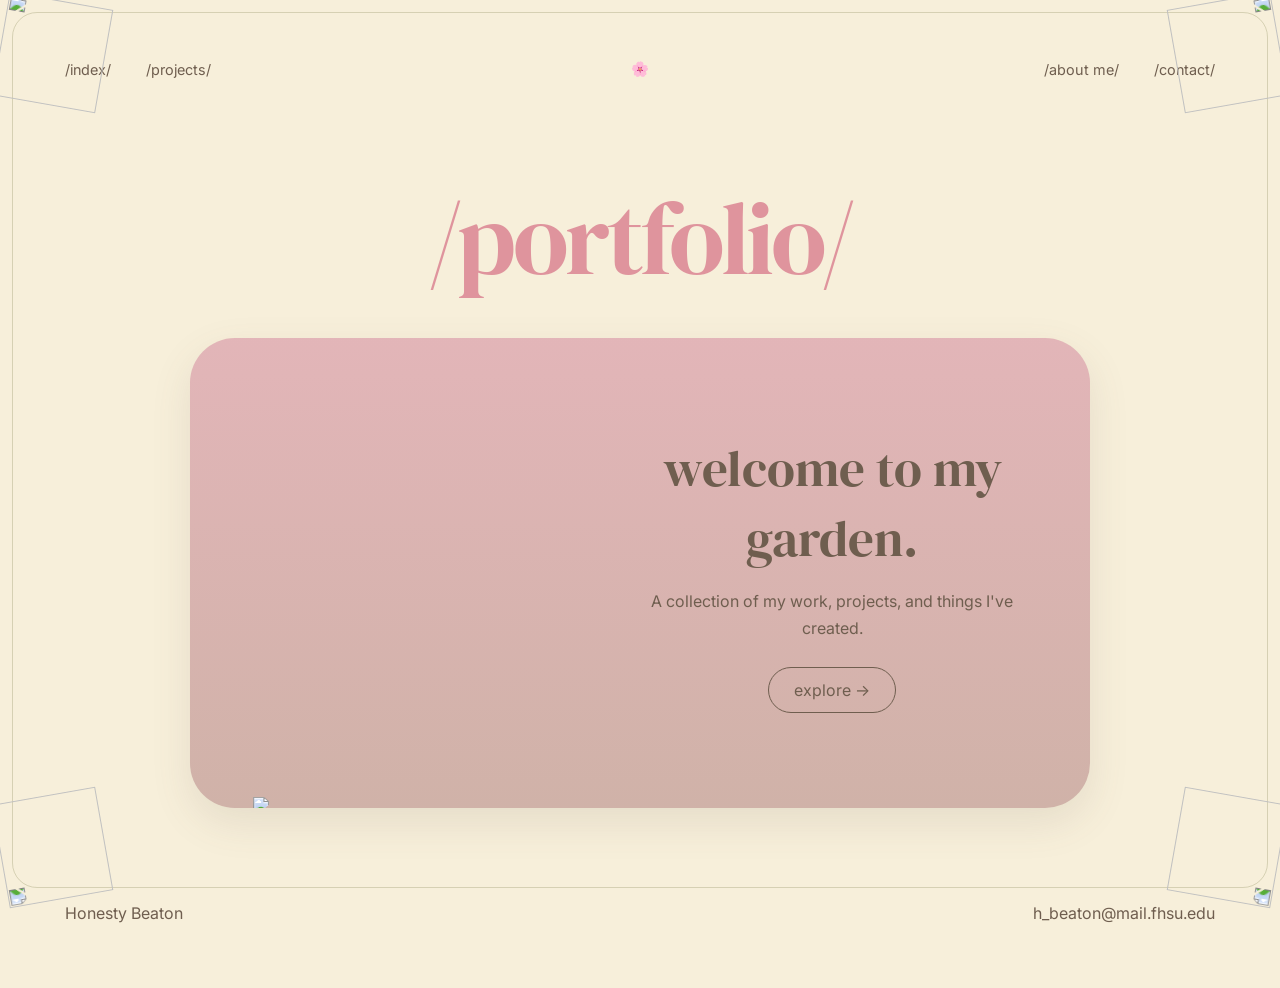
==== index.html @ 5c7bd610 "Move portfolio files to root" ====
<!DOCTYPE html>
<html lang="en">
<head>
    <meta charset="UTF-8">
    <meta name="viewport" content="width=device-width, initial-scale=1.0">
    <title>Honesty Beaton | Portfolio</title>
    <link rel="stylesheet" href="style.css">
</head>
<body>
    <!-- Botanical Border-->
    <div class="botanical-border">
        <span class="branch branch-top-left"><img src="./images/leaf.png"></span>
        <span class="branch branch-top-right"><img src="./images/leaf.png"></span>
        <span class="branch branch-bottom-left"><img src="./images/leaf.png"></span>
        <span class="branch branch-bottom-right"><img src="./images/leaf.png"></span>
    </div>

    <!-- Falling Petals-->
    <div id="petals"></div>

    <header class="navbar">

        <nav class="nav-left">
            <a href="index.html">/index/</a>
            <a href="projects.html">/projects/</a>
        </nav>

        <a href="index.html" class="logo">
            🌸
        </a>

        <nav class="nav-right">
            <a href="about.html">/about me/</a>
            <a href="contact.html">/contact/</a>
        </nav>

    </header>

    <main>
        <section class="hero">
            <h1>/portfolio/</h1>
            <div class="garden-card">
                <img src="./images/cherryblossom.png"
                class="cherry-tree">
                <img src="./images/cherryleafone.png"
                class="garden-leaf garden-leaf-left">
                <img src="./images/cherryleaftwo.png"
                class="garden-leaf garden-leaf-right">
                <div class="garden-content">

                 <div class="cat-container">
                    <img
                        src="./images/catwalk.gif"
                        class="cat cat-walking"
                        alt="A cat walking around the garden"
                    >

                    <img
                        src="./images/loafcat.png"
                        class="cat cat-sleeping"
                        alt="A sleeping cat"
                    >
            </div>   
                   
                    <h2>welcome to my garden.</h2>

                    <p>A collection of my work, projects,
                        and things I've created.
                    </p>

                    <a href="projects.html" class="garden-button">
                        explore →
                    </a>

                </div>
            </div>
        </section>
        <footer>
            <p class="foot-left">Honesty Beaton</p>
            <p class="foot-right"><a href="mailto:hbeaton@mail.fhsu.edu">h_beaton@mail.fhsu.edu</a></p>
        </footer>
    </main>
    <script src="script.js"></script>
</body>
</html>
---- style.css ----
@import url('https://fonts.googleapis.com/css2?family=DM+Serif+Display&family=Inter:wght@400;500&display=swap');

:root {
    --cream: #f7efda;
    --pink: #df949d;
    --light-pink: #e3bbbd;
    --green: #97976a;
    --brown: #6f5e4f;
    --dark: #403d36;
}

* {
    box-sizing: border-box;
    margin: 0;
    padding: 0;
}

html {
    scroll-behavior: smooth;
}

body {
    background: var(--cream);
    color: var(--brown);
    font-family: Inter, sans-serif;
    min-height: 100vh;

    /* Space for botanical border */
    padding: 35px;
    display: flex;
    flex-direction: column;
}
footer {
    width: 100%;
    max-width: 1400px;
    margin: auto auto 0;
    padding: 30px clamp(10px, 3vw, 30px);

    display: grid;
    grid-template-columns: 1fr auto 1fr;
    align-items: center;
}
.foot-left {
    text-align: left;
    grid-column: 1;
}

.foot-right {
    text-align: right;
    grid-column: 3;
}

footer a {
    color: var(--brown);
    text-decoration: none;
}

footer a:hover {
    color: var(--pink);
}



/* ---------------- NAVIGATION ---------------- */

.navbar {
    width: 100%;
    max-width: 1400px;
    margin: 0 auto;

    display: grid;

    grid-template-columns: 1fr auto 1fr;

    grid-template-areas:
        "left logo right";

    align-items: center;

    padding: 25px clamp(10px, 3vw, 30px);
}

.nav-left {
    grid-area: left;

    display: flex;
    justify-content: flex-start;
    align-items: center;

    gap: clamp(12px, 3vw, 35px);
}

.logo {
    grid-area: logo;

    display: flex;
    justify-content: center;
    align-items: center;

    font-size: clamp(1.4rem, 4vw, 2rem);
}

.nav-right {
    grid-area: right;

    display: flex;
    justify-content: flex-end;
    align-items: center;

    gap: clamp(12px, 3vw, 35px);
}

.navbar a {
    white-space: nowrap;

    font-size: clamp(0.65rem, 1.5vw, 0.9rem);
    color: var(--brown);
    text-decoration: none;
    transition: color 0.25s ease;
}
.navbar a:hover {
    color: var(--pink);
}


/* ---------------- HERO ---------------- */

.hero {
    min-height: calc(100vh - 130px);

    display: flex;
    flex-direction: column;
    align-items: center;
    justify-content: center;

    gap: 30px;
}

.hero h1 {
    font-family: "DM Serif Display", serif;
    font-size: clamp(3rem, 8vw, 7rem);
    font-weight: 400;
    letter-spacing: -0.04em;

    color: var(--pink);
}

.about-photo {
    width: 100%;
    height: 100%;
    object-fit: cover;
    object-position: center 20%;
    border-radius: 35px;
    display: block;
}

/* ---------------- GARDEN ---------------- */

.garden-card {
    width: min(900px, 90vw);
    height: 470px;

    border-radius: 45px;

    background:
        linear-gradient(
            rgba(223, 148, 157, 0.15),
            rgba(151, 151, 106, 0.25)
        ),
        var(--light-pink);

    position: relative;
    overflow: hidden;

    display: flex;
    align-items: center;
    justify-content: flex-end;

    padding: 50px;

    box-shadow: 0 15px 40px rgba(111, 94, 79, 0.12);
}

/* ---------------- CAT ---------------- */

.cat-container {
    position: absolute;
    left: 0;
    bottom: -200px;
    width: 100%;
    height: 100px;
    z-index: 4;
    pointer-events: none;
}

.cat {
    position: absolute;
    width: 90px;
    height: auto;
    bottom: 0;
    user-select: none;
}

.cat-walking {
    cursor: pointer;
    pointer-events: auto;
}

.cat-sleeping {
    display: none;
    cursor: pointer;
    pointer-events: auto;
}

.cherry-tree {
    position: absolute;

    width: 390px;
    height: auto;

    left: 7%;
    bottom: -5px;

    z-index: 1;

    pointer-events: none;

    object-fit: contain;
}


/* Botanical background */

.garden-leaf {
    position: absolute;
    width: 150px;
    height: auto;
    opacity: 0.65;
    pointer-events: none;
    z-index: 1;
}

/* Left botanical branch */
.garden-leaf-left {
    left: -25px;
    bottom: -15px;
    transform: rotate(-12deg);
}

/* Right botanical branch */
.garden-leaf-right {
    right: -25px;
    top: -15px;
    transform: scaleX(-1) rotate(-12deg);
}


.garden-content {
    width: 48%;
    max-width: 420px;

    text-align: center;

    position: relative;

    z-index: 3;

    margin-right: 2%;
}

.garden-content h2 {
    font-family: "DM Serif Display", serif;
    font-size: clamp(2rem, 4vw, 3.5rem);
    font-weight: 400;
    margin-bottom: 15px;
}

.garden-content p {
    line-height: 1.7;
    margin-bottom: 25px;
}

.garden-button {
    display: inline-block;

    padding: 12px 25px;

    border: 1px solid var(--brown);
    border-radius: 30px;

    color: var(--brown);
    text-decoration: none;

    transition:
        background 0.25s ease,
        color 0.25s ease;
}

.garden-button:hover {
    background: var(--brown);
    color: var(--cream);
}

.falling-leaf {
    position: absolute;

    width: 25px;
    height: auto;

    z-index: 2;

    pointer-events: none;

    animation: fallingLeaf 5s linear forwards;
}

@keyframes fallingLeaf {
    0% {
        opacity: 0;
        transform: translateY(0) rotate(0deg);
    }

    15% {
        opacity: 0.8;
    }

    100% {
        opacity: 0;
        transform: translateY(300px) translateX(50px) rotate(180deg);
    }
}



/* ---------------- BOTANICAL BORDER ---------------- */

.botanical-border {
    position: fixed;
    inset: 12px;

    border: 1px solid rgba(151, 151, 106, 0.35);

    pointer-events: none;
    z-index: 20;

    border-radius: 25px;
}

.branch {
    position: fixed;
    width: 105px;
    height: 105px;

    object-fit: contain;

    pointer-events: none;
    z-index: 20;
}
.branch img {
    width: 100%;
    height: 100%;

    object-fit: contain;
    display: block;
}

.branch-top-left {
    top: 0;
    left: 0;
    transform: rotate(10deg);
}

.branch-top-right {
    top: 0;
    right: 0;
    transform: scaleX(-1) rotate(10deg);
}

.branch-bottom-left {
    bottom: 0;
    left: 0;
    transform: scaleY(-1) rotate(10deg);
}

.branch-bottom-right {
    bottom: 0;
    right: 0;
    transform: scale(-1) rotate(10deg);
}


/* ---------------- MOBILE ---------------- */

@media (max-width: 700px) {

    body {
        padding: 20px;
    }

    @media (max-width: 600px) {

    .navbar {
        padding: 18px 8px;
        
    }

    .nav-left,
    .nav-right {
        gap: 10px;
        
    }

    .navbar a {
        font-size: 0.65rem;
        
    }

}

    .logo {
        justify-self: end;
    }

    .hero {
        min-height: calc(100vh - 100px);
    }

    .garden-card {
        height: 400px;
        border-radius: 30px;
    }

    .botanical-border {
        inset: 8px;
    }
}

.projects {
    width: min(1100px, 90vw);
    margin: 0 auto;
    padding: 80px 0;
}

.project {
    position: relative;

    display: grid;
    grid-template-columns: 1fr 1fr;

    align-items: center;
    gap: 70px;

    padding: 60px;

    margin-bottom: 80px;

    background: rgba(255, 253, 245, 0.65);

    border: 1px solid rgba(151, 151, 106, 0.35);

    border-radius: 40px;
}


/* IMAGE */

.project-image {
    width: 100%;
    aspect-ratio: 4 / 3;

    overflow: hidden;

    border-radius: 30px;

    background: var(--light-pink);
}

.project-image img {
    width: 100%;
    height: 100%;

    object-fit: cover;

    transition: transform 0.5s ease;
}

.project:hover .project-image img {
    transform: scale(1.04);
}


/* PROJECT INFO */

.project-info {
    max-width: 400px;
}

.project-number {
    color: var(--green);

    font-size: 0.8rem;

    letter-spacing: 0.15em;
}

.project-info h2 {
    font-family: "DM Serif Display", serif;

    font-size: clamp(2rem, 4vw, 3.5rem);

    font-weight: 400;

    color: var(--brown);

    margin: 10px 0 20px;
}

.project-info p {
    line-height: 1.8;

    margin-bottom: 25px;
}

.technologies {
    display: flex;
    flex-wrap: wrap;

    gap: 8px;

    margin-bottom: 30px;
}

.technologies span {
    padding: 6px 12px;

    border: 1px solid var(--green);

    border-radius: 20px;

    font-size: 0.75rem;

    color: var(--green);
}

.technologies-2 {
    margin-top: 30px;
    margin-bottom: 30px;
    text-align: center;
}

.technologies-2 h2 {
    font-family: "DM Serif Display", serif;
    font-size: 2rem;
    font-weight: 400;
    margin-bottom: 15px;
}

.technology-tags {
    display: flex;
    flex-wrap: wrap;
    justify-content: center;
    gap: 8px;
}

.technology-tags span {
    padding: 6px 12px;
    border: 1px solid var(--green);
    border-radius: 20px;
    font-size: 1rem;
    color: var(--green);
}

.project-info a {
    color: var(--brown);

    text-decoration: none;

    border-bottom: 1px solid var(--brown);

    padding-bottom: 4px;
}

.project-info a:hover {
    color: var(--pink);
    border-color: var(--pink);
}


@media (max-width: 750px) {

    .projects {
        width: 90vw;
        padding: 40px 0;
    }

    .project {
        grid-template-columns: 1fr;

        gap: 30px;

        padding: 30px;

        margin-bottom: 50px;

        border-radius: 30px;
    }

   

    .project-image {
        order: 1;
    }

    .project-info {
        order: 2;
    }
    .project-info p {
        width: 100%;
        max-width: 100%;
        font-size: 1rem;
        line-height: 1.7;
        overflow-wrap: break-word;
    }
    .special
    {
        width: 100%;
        max-width: 100%;
    }
    .special p 
    {
        width: min(600px, 90%);
    max-width: 100%;
    margin: 0 auto;
    font-size: clamp(0.9rem, 2vw, 1.1rem);
    line-height: 1.7;
    overflow-wrap: break-word;
    }

    footer {
    width: 100%;
    max-width: 1400px;
    margin: 0 auto;
    padding: 30px clamp(10px, 3vw, 30px);

    display: grid;
    grid-template-columns: 1fr 1fr;

    align-items: center;
}

@media (max-width: 750px) {

    .garden-card {
        height: 500px;
        padding: 30px;
        justify-content: center;
        align-items: flex-start;
    }

    .cherry-tree {
        width: 280px;
        left: -20px;
        bottom: -5px;
    }

    .garden-leaf {
        width: 42px;
    }

    .garden-leaf-left {
        left: 25%;
        top: 48%;
    }

    .garden-leaf-right {
        left: 38%;
        top: 56%;
    }

    .garden-content {
        width: 60%;
        max-width: 330px;
        margin-left: auto;
        margin-right: 0;
        margin-top: 70px;
    }

    .garden-content h2 {
        font-size: 2rem;
    }
}

.foot-left {
    text-align: left;
}

.foot-right {
    text-align: right;
}

footer a {
    color: var(--brown);
    text-decoration: none;
}

footer a:hover {
    color: var(--pink);
}
}
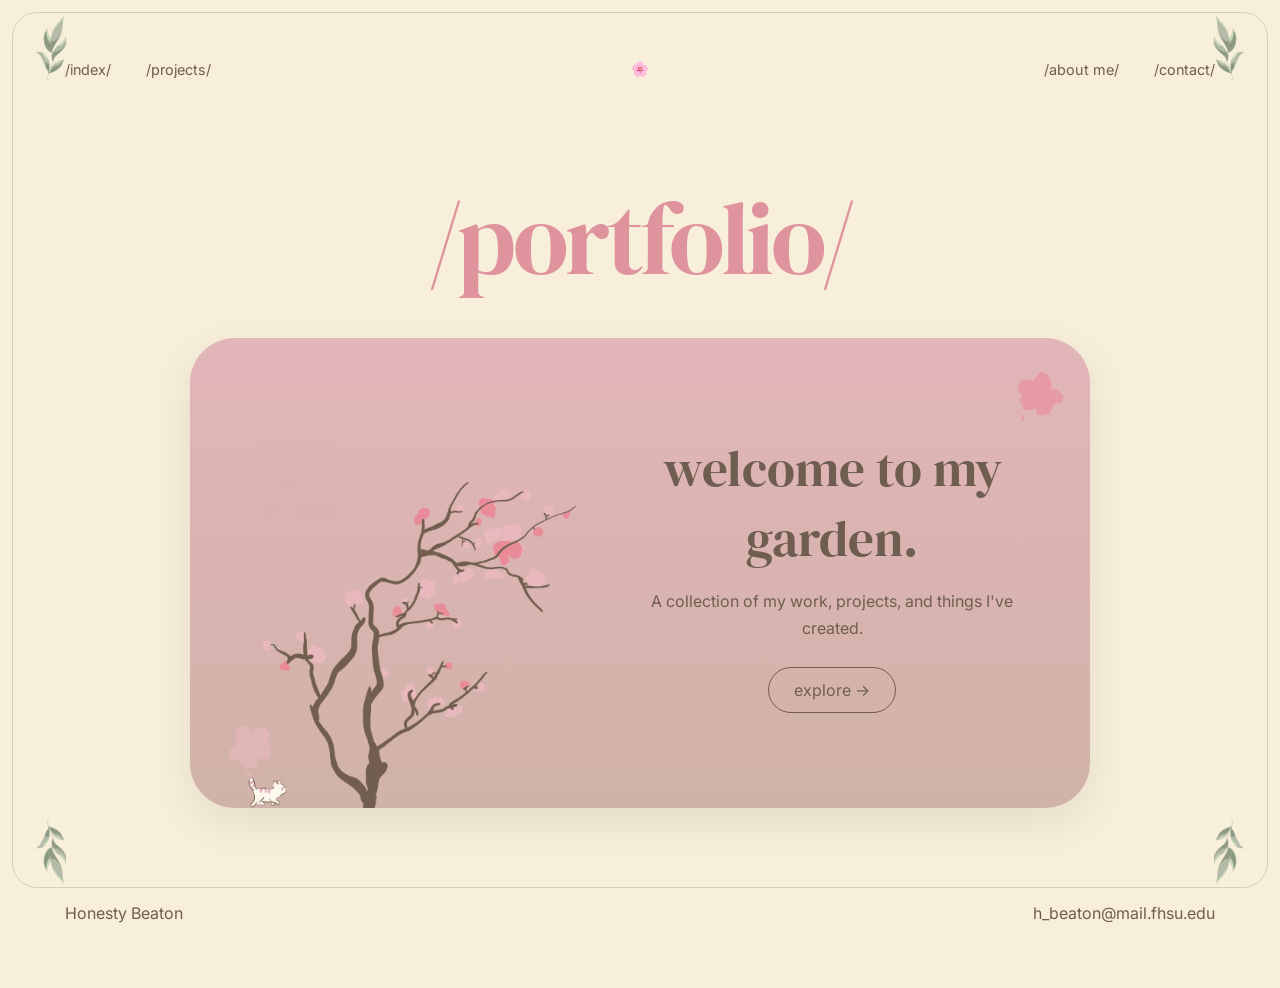
==== commit a83843df: "Update portfolio garden and cat" ====
--- a/index.html
+++ b/index.html
@@ -46,8 +46,7 @@
                 class="garden-leaf garden-leaf-left">
                 <img src="./images/cherryleaftwo.png"
                 class="garden-leaf garden-leaf-right">
-                <div class="garden-content">
-
+                
                  <div class="cat-container">
                     <img
                         src="./images/catwalk.gif"
@@ -61,7 +60,8 @@
                         alt="A sleeping cat"
                     >
             </div>   
-                   
+                   <div class="garden-content">
+
                     <h2>welcome to my garden.</h2>
 
                     <p>A collection of my work, projects,
--- a/style.css
+++ b/style.css
@@ -186,7 +186,7 @@
 .cat-container {
     position: absolute;
     left: 0;
-    bottom: -200px;
+    bottom: -25px;
     width: 100%;
     height: 100px;
     z-index: 4;
